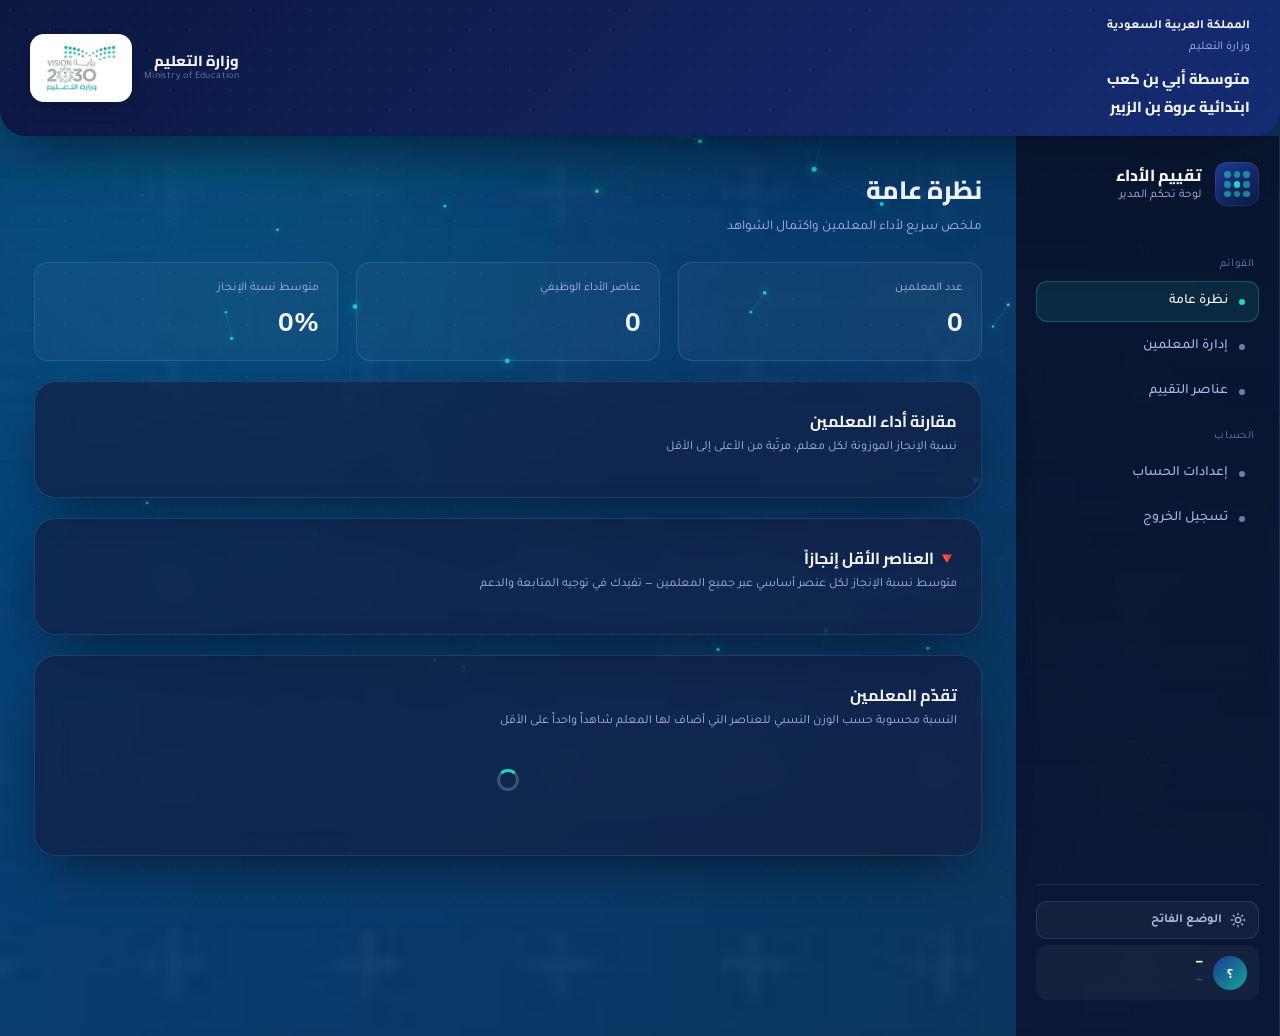
==== admin.html @ bf70b535 "منع بقاء حسابات يتيمة عند فشل التسجيل" ====
<!DOCTYPE html>
<html lang="ar" dir="rtl">
<head>
<meta charset="UTF-8" />
<meta name="viewport" content="width=device-width, initial-scale=1.0" />
<meta name="theme-color" content="#0c1740" />
<meta name="mobile-web-app-capable" content="yes" />
<meta name="apple-mobile-web-app-capable" content="yes" />
<meta name="apple-mobile-web-app-status-bar-style" content="black-translucent" />
<title>لوحة تحكم المدير | نظام تقييم الأداء الوظيفي</title>
<link rel="stylesheet" href="css/style.css" />
</head>
<body>

<div class="bio-lock-overlay" id="bioLockOverlay">
  <div class="bio-lock-icon">🔒</div>
  <h2>الصفحة مقفلة بالبصمة</h2>
  <p>افتح القفل ببصمتك أو بصمة وجهك للمتابعة إلى لوحة التحكم</p>
  <div class="bio-lock-status" id="bioLockStatus"></div>
  <button class="btn btn-primary" id="bioUnlockBtn" style="width:auto; padding-inline:30px">فتح ببصمتك</button>
  <button class="btn btn-ghost btn-sm" data-logout>تسجيل الخروج بدلاً من ذلك</button>
</div>

<header class="gov-header">
  <div class="gov-header-text">
    <p class="country">المملكة العربية السعودية</p>
    <p>وزارة التعليم</p>
    <div class="schools">
      <span>متوسطة أبي بن كعب</span>
      <span>ابتدائية عروة بن الزبير</span>
    </div>
  </div>
  <div class="gov-header-logo">
    <div class="gov-header-logo-text">
      <strong>وزارة التعليم</strong>
      <small>Ministry of Education</small>
    </div>
    <div class="gov-header-logo-badge">
      <img src="assets/logo.png" alt="شعار وزارة التعليم" />
    </div>
  </div>
</header>

<div class="site-banner" id="siteBannerWrap"></div>

<div class="app-shell">
  <!-- الشريط الجانبي -->
  <aside class="sidebar">
    <div class="brand">
      <div class="brand-mark"><span></span><span></span><span></span><span></span><span></span><span></span><span></span><span></span><span></span></div>
      <div class="brand-text">
        <strong>تقييم الأداء</strong>
        <small>لوحة تحكم المدير</small>
      </div>
    </div>
    <button class="mobile-menu-btn" data-menu-toggle aria-label="القائمة">
      <svg width="20" height="20" viewBox="0 0 24 24" fill="none"><path d="M4 6h16M4 12h16M4 18h16" stroke="currentColor" stroke-width="2" stroke-linecap="round"/></svg>
    </button>

    <nav class="sidebar-nav">
      <div class="nav-group-label">القوائم</div>
      <button class="nav-link active" data-section="overview"><span class="dot"></span> نظرة عامة</button>
      <button class="nav-link" data-section="teachers"><span class="dot"></span> إدارة المعلمين <span class="nav-badge" id="newEvidenceBadge" style="display:none">0</span></button>
      <button class="nav-link" data-section="elements"><span class="dot"></span> عناصر التقييم</button>
      <div class="nav-group-label">الحساب</div>
      <button class="nav-link" data-section="account"><span class="dot"></span> إعدادات الحساب</button>
      <button class="nav-link" data-logout><span class="dot"></span> تسجيل الخروج</button>
    </nav>

    <div class="sidebar-foot">
      <button class="theme-toggle-btn" data-theme-toggle></button>
      <div class="user-chip">
        <div class="user-avatar" id="adminAvatar">؟</div>
        <div class="user-chip-info">
          <strong id="adminName">—</strong>
          <small id="adminUsername">—</small>
        </div>
      </div>
    </div>
  </aside>

  <!-- المحتوى الرئيسي -->
  <main class="main">

    <!-- ============ نظرة عامة ============ -->
    <section class="section" data-panel="overview">
      <div class="main-header">
        <div>
          <h1 class="page-title">نظرة عامة</h1>
          <p class="page-sub">ملخص سريع لأداء المعلمين واكتمال الشواهد</p>
        </div>
      </div>

      <div class="grid grid-3" style="margin-bottom:20px">
        <div class="stat-card">
          <div class="stat-label">عدد المعلمين</div>
          <div class="stat-value" id="statTeachers">0</div>
        </div>
        <div class="stat-card">
          <div class="stat-label">عناصر الأداء الوظيفي</div>
          <div class="stat-value" id="statElements">0</div>
        </div>
        <div class="stat-card">
          <div class="stat-label">متوسط نسبة الإنجاز</div>
          <div class="stat-value" id="statAvg">0%</div>
        </div>
      </div>

      <div class="panel" style="margin-bottom:20px">
        <h2 class="panel-title">مقارنة أداء المعلمين</h2>
        <p class="panel-sub">نسبة الإنجاز الموزونة لكل معلم، مرتّبة من الأعلى إلى الأقل</p>
        <div id="chartWrap" class="chart-bars"></div>
      </div>

      <div class="panel" style="margin-bottom:20px">
        <h2 class="panel-title">🔻 العناصر الأقل إنجازاً</h2>
        <p class="panel-sub">متوسط نسبة الإنجاز لكل عنصر أساسي عبر جميع المعلمين — تفيدك في توجيه المتابعة والدعم</p>
        <div id="weakestElementsWrap" class="chart-bars"></div>
      </div>

      <div class="panel">
        <h2 class="panel-title">تقدّم المعلمين</h2>
        <p class="panel-sub">النسبة محسوبة حسب الوزن النسبي للعناصر التي أضاف لها المعلم شاهداً واحداً على الأقل</p>
        <div id="overviewTableWrap">
          <div class="loader"></div>
        </div>
      </div>
    </section>

    <!-- ============ إدارة المعلمين ============ -->
    <section class="section" data-panel="teachers" hidden>
      <div class="main-header">
        <div>
          <h1 class="page-title">إدارة المعلمين</h1>
          <p class="page-sub">إضافة حسابات المعلمين وحذفها</p>
        </div>
      </div>

      <div class="panel" style="margin-bottom:20px">
        <h2 class="panel-title">إضافة معلم جديد</h2>
        <p class="panel-sub">سيستخدم المعلم اسم المستخدم وكلمة المرور أدناه لتسجيل الدخول، وبإمكانه تغييرهما لاحقاً</p>
        <div id="teacherMsg" class="form-msg"></div>
        <form id="teacherForm" class="grid grid-2">
          <div class="field">
            <label for="tName">الاسم الكامل</label>
            <input id="tName" type="text" placeholder="مثال: عبدالله سالم" required />
          </div>
          <div class="field">
            <label for="tUsername">اسم المستخدم</label>
            <input id="tUsername" type="text" placeholder="مثال: abdullah.salem" required />
          </div>
          <div class="field">
            <label for="tEmail">البريد الإلكتروني (اختياري، لأغراض التواصل فقط)</label>
            <input id="tEmail" type="email" placeholder="example@mail.com" />
          </div>
          <div class="field">
            <label for="tPassword">كلمة المرور المبدئية</label>
            <input id="tPassword" type="text" placeholder="6 أحرف على الأقل" required minlength="6" />
          </div>
          <div class="field">
            <label for="tJobType">الدور الوظيفي</label>
            <select id="tJobType">
              <option value="teacher">معلم</option>
              <option value="wakil">وكيل المدرسة</option>
              <option value="mowajeh_talabi">موجّه طلابي</option>
              <option value="nashat">رائد نشاط</option>
            </select>
          </div>
          <div style="grid-column:1/-1">
            <button type="submit" id="teacherBtn" class="btn btn-primary" style="width:auto; padding-inline:26px">إضافة المعلم</button>
          </div>
        </form>
      </div>

      <div class="panel" style="margin-bottom:20px">
        <h2 class="panel-title">📥 استيراد عدة معلمين من ملف Excel</h2>
        <p class="panel-sub">
          ملف بثلاثة أعمدة: <b>الاسم</b>، <b>اسم المستخدم</b>، <b>كلمة المرور</b> (اختياري — تُولَّد تلقائياً إن تُركت فارغة).
          <button type="button" id="downloadTemplateBtn" class="btn-link-inline">تنزيل نموذج فارغ</button>
        </p>
        <div id="importMsg" class="form-msg"></div>
        <div style="display:flex; gap:10px; align-items:center; flex-wrap:wrap">
          <input type="file" id="importFile" accept=".xlsx,.xls,.csv" />
          <button type="button" id="importBtn" class="btn btn-primary" style="width:auto; padding-inline:22px">استيراد المعلمين</button>
        </div>
        <div id="importResults" style="margin-top:14px"></div>
      </div>

      <div class="panel">
        <h2 class="panel-title">قائمة المعلمين</h2>
        <div class="list-toolbar">
          <input type="text" id="teacherSearch" placeholder="ابحث بالاسم أو اسم المستخدم..." />
          <select id="teacherSort">
            <option value="name">ترتيب: الاسم</option>
            <option value="pct-desc">ترتيب: الأعلى إنجازاً</option>
            <option value="pct-asc">ترتيب: الأقل إنجازاً</option>
          </select>
        </div>
        <div id="teachersTableWrap"><div class="loader"></div></div>
      </div>
    </section>

    <!-- ============ عناصر التقييم ============ -->
    <section class="section" data-panel="elements" hidden>
      <div class="main-header">
        <div>
          <h1 class="page-title">عناصر الأداء الوظيفي</h1>
          <p class="page-sub">إضافة العناصر وتعديل أوزانها وحذفها — تظهر هذه العناصر في صفحة كل معلم</p>
        </div>
        <button class="btn btn-ghost btn-sm" id="seedBtn">استيراد العناصر الرسمية</button>
      </div>

      <div class="role-tabs">
        <button type="button" class="role-tab active" data-role-tab="teacher">المعلم</button>
        <button type="button" class="role-tab" data-role-tab="wakil">وكيل المدرسة</button>
        <button type="button" class="role-tab" data-role-tab="mowajeh_talabi">الموجّه الطلابي</button>
        <button type="button" class="role-tab" data-role-tab="nashat">رائد النشاط</button>
      </div>

      <div class="panel" style="margin-bottom:20px">
        <h2 class="panel-title" id="elementFormTitle">إضافة عنصر جديد</h2>
        <p class="panel-sub">العنصر الجديد سيُضاف ضمن التبويب المحدد أعلاه.</p>
        <div id="elementMsg" class="form-msg"></div>
        <form id="elementForm" class="grid grid-2">
          <input type="hidden" id="eId" />
          <div class="field" style="grid-column:1/-1">
            <label for="eParent">نوع العنصر</label>
            <select id="eParent">
              <option value="">عنصر أساسي (رئيسي)</option>
            </select>
            <small style="color:var(--text-3); font-size:11.5px; margin-top:6px; display:block">
              اختر "عنصر أساسي" لإنشاء محور رئيسي، أو اختر محوراً من القائمة لإضافة عنصر فرعي تحته يرفع عليه المعلم شواهده.
            </small>
          </div>
          <div class="field">
            <label for="eTitle">عنوان العنصر</label>
            <input id="eTitle" type="text" placeholder="مثال: أداء الواجبات الوظيفية" required />
          </div>
          <div class="field" id="eWeightField">
            <label for="eWeight">الوزن النسبي (%)</label>
            <input id="eWeight" type="number" min="1" max="100" placeholder="10" />
          </div>
          <div class="field" style="grid-column:1/-1">
            <label for="eExamples">أمثلة على تحقيق العنصر (اختياري)</label>
            <input id="eExamples" type="text" placeholder="يفصل بينها بـ /" />
          </div>
          <div style="grid-column:1/-1; display:flex; gap:10px">
            <button type="submit" id="elementBtn" class="btn btn-primary" style="width:auto; padding-inline:26px">حفظ العنصر</button>
            <button type="button" id="elementCancelBtn" class="btn btn-ghost" style="display:none">إلغاء التعديل</button>
          </div>
        </form>
      </div>

      <div class="panel">
        <h2 class="panel-title">العناصر الحالية</h2>
        <p class="panel-sub">مجموع الأوزان الحالي: <span id="weightSum">0</span>% (يفضّل أن يكون المجموع 100%)</p>
        <div id="elementsTableWrap"><div class="loader"></div></div>
      </div>
    </section>

    <!-- ============ إعدادات الحساب ============ -->
    <section class="section" data-panel="account" hidden>
      <div class="main-header">
        <div>
          <h1 class="page-title">إعدادات الحساب</h1>
          <p class="page-sub">تغيير اسم المستخدم أو كلمة المرور الخاصة بحساب المدير</p>
        </div>
      </div>

      <div class="grid grid-2">
        <div class="panel">
          <h2 class="panel-title">تغيير اسم المستخدم</h2>
          <div id="usernameMsg" class="form-msg"></div>
          <form id="usernameForm">
            <div class="field">
              <label for="newUsername">اسم المستخدم الجديد</label>
              <input id="newUsername" type="text" required />
            </div>
            <button type="submit" class="btn btn-primary" style="width:auto; padding-inline:26px">حفظ</button>
          </form>
        </div>

        <div class="panel">
          <h2 class="panel-title">تغيير كلمة المرور</h2>
          <div id="passwordMsg" class="form-msg"></div>
          <form id="passwordForm">
            <div class="field">
              <label for="curPassword">كلمة المرور الحالية</label>
              <input id="curPassword" type="password" required />
            </div>
            <div class="field">
              <label for="newPassword">كلمة المرور الجديدة</label>
              <input id="newPassword" type="password" minlength="6" required />
            </div>
            <button type="submit" class="btn btn-primary" style="width:auto; padding-inline:26px">حفظ</button>
          </form>
        </div>
      </div>

      <div class="panel" style="margin-top:20px">
        <h2 class="panel-title">الصورة والعبارة أسفل الترويسة</h2>
        <p class="panel-sub">صورة أو شعار يظهر أسفل الترويسة الرسمية في كل صفحات الموقع، يمكنك تغييره بين فترة وأخرى</p>
        <div id="bannerMsg" class="form-msg"></div>
        <div style="display:flex; align-items:center; gap:16px; flex-wrap:wrap; margin-bottom:22px">
          <div id="bannerPreviewWrap" style="background:rgba(255,255,255,0.05); border:1px dashed var(--panel-border); border-radius:14px; padding:10px 16px; display:flex; align-items:center; min-height:60px; min-width:140px">
            <img id="bannerPreview" src="" alt="معاينة الصورة" style="max-height:60px; max-width:220px; display:none" />
            <span id="bannerPreviewEmpty" style="color:var(--text-3); font-size:12.5px">لا توجد صورة حالياً</span>
          </div>
          <div style="display:flex; flex-direction:column; gap:8px">
            <input type="file" id="bannerInput" accept="image/png,image/jpeg,image/webp" />
            <div style="display:flex; gap:8px">
              <button type="button" id="bannerSaveBtn" class="btn btn-primary btn-sm" disabled>حفظ الصورة</button>
              <button type="button" id="bannerResetBtn" class="btn btn-ghost btn-sm">إزالة الصورة</button>
            </div>
          </div>
        </div>

        <div class="divider"></div>

        <p class="panel-sub" style="margin-top:16px">العبارة المتحركة التي تظهر كشريط تمرير في صفحة المعلمين</p>
        <div id="tickerMsg" class="form-msg"></div>
        <div class="field">
          <label for="tickerInput">نص العبارة</label>
          <input type="text" id="tickerInput" placeholder="مثال: نتمنى لجميع المعلمين عاماً دراسياً موفقاً" />
        </div>
        <div style="display:flex; gap:8px">
          <button type="button" id="tickerSaveBtn" class="btn btn-primary btn-sm">حفظ العبارة</button>
          <button type="button" id="tickerResetBtn" class="btn btn-ghost btn-sm">إزالة العبارة</button>
        </div>
      </div>

      <div class="panel" style="margin-top:20px">
        <h2 class="panel-title">الدخول بالبصمة على هذا الجهاز</h2>
        <p class="panel-sub">فعّلها لتفتح حسابك ببصمة إصبعك أو وجهك بدل كتابة كلمة المرور في كل مرة — تعمل على هذا الجهاز والمتصفح تحديداً فقط</p>
        <div id="bioMsg" class="form-msg"></div>
        <div id="bioStatusWrap"></div>
        <button type="button" id="bioToggleBtn" class="btn btn-primary btn-sm">تفعيل الدخول بالبصمة</button>
      </div>
    </section>

  </main>
</div>

<!-- نافذة ملاحظة المدير للمعلم -->
<div class="modal-overlay" id="noteModalOverlay">
  <div class="modal">
    <h3 class="modal-title" id="noteModalTitle">ملاحظة للمعلم</h3>
    <p class="modal-sub">تظهر هذه الملاحظة أعلى صفحة المعلم. اتركها فارغة لإخفائها.</p>
    <div id="noteMsg" class="form-msg"></div>
    <div class="field">
      <textarea id="noteText" rows="4" style="width:100%; padding:12px; border-radius:9px; border:1px solid var(--panel-border); background:rgba(255,255,255,0.04); color:var(--text-1); font-family:inherit; font-size:13.5px; resize:vertical"></textarea>
    </div>
    <div class="modal-actions">
      <button class="btn btn-ghost" id="noteCancel">إلغاء</button>
      <button class="btn btn-primary" id="noteSave">حفظ الملاحظة</button>
    </div>
  </div>
</div>

<!-- نافذة عرض شواهد المعلم -->
<div class="modal-overlay" id="evidenceModalOverlay">
  <div class="modal modal-lg">
    <div style="display:flex; align-items:flex-start; justify-content:space-between; gap:10px; margin-bottom:6px">
      <h3 class="modal-title" id="evidenceModalTitle">شواهد المعلم</h3>
      <div style="display:flex; gap:8px">
        <button class="btn btn-ghost btn-sm" id="evidenceModalPrint">تصدير التقرير</button>
        <button class="btn btn-ghost btn-sm" id="evidenceModalClose">إغلاق</button>
      </div>
    </div>
    <p class="modal-sub">الروابط التي أضافها المعلم تحت كل عنصر من عناصر الأداء الوظيفي</p>
    <div id="evidenceModalBody" style="max-height:60vh; overflow-y:auto"></div>
  </div>
</div>

<!-- نافذة تأكيد الحذف -->
<div class="modal-overlay" id="confirmOverlay">
  <div class="modal">
    <h3 class="modal-title" id="confirmTitle">تأكيد الحذف</h3>
    <p class="modal-sub" id="confirmSub">هل أنت متأكد من هذا الإجراء؟ لا يمكن التراجع عنه.</p>
    <div class="modal-actions">
      <button class="btn btn-ghost" id="confirmCancel">إلغاء</button>
      <button class="btn btn-danger" id="confirmOk">حذف</button>
    </div>
  </div>
</div>

<script src="https://www.gstatic.com/firebasejs/9.23.0/firebase-app-compat.js"></script>
<script src="https://www.gstatic.com/firebasejs/9.23.0/firebase-auth-compat.js"></script>
<script src="https://www.gstatic.com/firebasejs/9.23.0/firebase-firestore-compat.js"></script>
<script src="https://www.gstatic.com/firebasejs/9.23.0/firebase-storage-compat.js"></script>
<script src="https://cdnjs.cloudflare.com/ajax/libs/xlsx/0.18.5/xlsx.full.min.js"></script>
<script src="js/firebase-config.js"></script>
<script src="js/bg-animation.js"></script>
<script src="js/common.js"></script>
<script src="js/admin.js"></script>
</body>
</html>
---- css/style.css ----
/* ======================================================
   نظام تقييم الأداء الوظيفي — نظام التصميم
   الهوية: أزرق ملكي + شبكة نقطية + زجاج داكن
   ====================================================== */

@import url('https://fonts.googleapis.com/css2?family=Cairo:wght@600;700;800;900&family=Tajawal:wght@400;500;700&family=IBM+Plex+Sans+Arabic:wght@400;500;600&display=swap');

:root{
  --bg-deep:#080d1f;
  --bg-royal-1:#0c1740;
  --bg-royal-2:#152c73;
  --bg-royal-3:#1c3a94;
  --panel:rgba(20, 27, 61, 0.62);
  --panel-solid:#141b3d;
  --panel-border:rgba(148, 172, 255, 0.16);
  --glass-highlight:rgba(255,255,255,0.06);

  --accent-teal:#1fd8c4;
  --accent-teal-dim:#14a696;
  --accent-gold:#e8b95f;

  --text-1:#f2f5ff;
  --text-2:#aab6e6;
  --text-3:#6f7dae;

  --success:#33d17a;
  --warning:#f2b950;
  --danger:#f2596b;

  --radius-lg:22px;
  --radius-md:14px;
  --radius-sm:9px;

  --shadow-deep: 0 20px 60px -20px rgba(0,0,0,0.65);
  --font-display:'Cairo', 'Tajawal', sans-serif;
  --font-body:'Tajawal', sans-serif;
  --font-data:'IBM Plex Sans Arabic', 'Tajawal', sans-serif;
}

/* ---------- الوضع الفاتح ---------- */
[data-theme="light"]{
  --bg-deep:#eef1fb;
  --bg-royal-1:#eef2fb;
  --bg-royal-2:#dce3fa;
  --bg-royal-3:#c7d6fa;
  --panel:rgba(255,255,255,0.72);
  --panel-solid:#ffffff;
  --panel-border:rgba(20,30,70,0.12);
  --glass-highlight:rgba(0,0,0,0.02);
  --text-1:#0c1740;
  --text-2:#4a5588;
  --text-3:#8088ac;
}
[data-theme="light"] body{
  background-color:#eef1fb;
  background-image:
    radial-gradient(circle at 18% 12%, rgba(31,216,196,0.14), transparent 40%),
    linear-gradient(165deg, #eef2fb, #dce3fa 55%, #c9d8fb);
}
[data-theme="light"] body::before{
  background-image:radial-gradient(rgba(12,23,64,0.07) 1px, transparent 1.4px);
  mix-blend-mode:normal;
}
[data-theme="light"] .element-num{color:var(--text-2);}
[data-theme="light"] ::selection{color:#04211d;}

*{box-sizing:border-box;}
html{scroll-behavior:smooth;}
body{
  margin:0;
  min-height:100vh;
  font-family:var(--font-body);
  color:var(--text-1);
  background-color:var(--bg-deep);
  background-image:
    radial-gradient(circle at 18% 12%, rgba(31,216,196,0.10), transparent 40%),
    url('../assets/bg.jpg');
  background-size: cover;
  background-position: top center;
  background-repeat: no-repeat;
  background-attachment: fixed;
  direction:rtl;
  text-align:right;
}

/* dotted grid overlay to extend the reference background infinitely down the page */
body::before{
  content:"";
  position:fixed;
  inset:0;
  z-index:-1;
  background-image: radial-gradient(rgba(255,255,255,0.09) 1px, transparent 1.4px);
  background-size: 26px 26px;
  mix-blend-mode: overlay;
  pointer-events:none;
}

a{color:inherit;}
::selection{background:var(--accent-teal); color:#04211d;}

::-webkit-scrollbar{width:10px; height:10px;}
::-webkit-scrollbar-track{background:transparent;}
::-webkit-scrollbar-thumb{background:rgba(148,172,255,0.25); border-radius:10px;}

/* ---------- utility ---------- */
.container{max-width:1180px; margin:0 auto; padding:0 24px;}
.visually-hidden{position:absolute; width:1px; height:1px; overflow:hidden; clip:rect(0 0 0 0);}
button{font-family:inherit; cursor:pointer;}
input, select, textarea{font-family:inherit;}

:focus-visible{
  outline:2px solid var(--accent-teal);
  outline-offset:3px;
  border-radius:6px;
}

/* ---------- brand mark (dot-grid emblem, echoes ministry identity without copying it) ---------- */
.brand{
  display:flex;
  align-items:center;
  gap:14px;
}
.brand-mark{
  width:44px; height:44px;
  border-radius:12px;
  background:linear-gradient(145deg, var(--bg-royal-3), var(--bg-royal-1));
  display:grid;
  grid-template-columns:repeat(3,1fr);
  gap:3px;
  padding:9px;
  flex-shrink:0;
  box-shadow: inset 0 0 0 1px rgba(255,255,255,0.08);
}
.brand-mark span{
  width:100%; aspect-ratio:1;
  border-radius:50%;
  background:var(--accent-teal);
  opacity:0.55;
}
.brand-mark span:nth-child(5){opacity:1;}
.brand-text{display:flex; flex-direction:column; line-height:1.35;}
.brand-text strong{font-family:var(--font-display); font-weight:800; font-size:16px; letter-spacing:0.2px;}
.brand-text small{color:var(--text-2); font-size:12px;}

/* ================= الترويسة الرسمية (شعار الوزارة + اسم المدرستين) ================= */
.gov-header{
  background:linear-gradient(135deg, var(--bg-royal-1), var(--bg-royal-2));
  border-radius:0 0 26px 26px;
  padding:16px 30px;
  display:flex;
  align-items:center;
  justify-content:space-between;
  gap:20px;
  flex-wrap:wrap;
  box-shadow:var(--shadow-deep);
  position:relative;
  overflow:hidden;
}
.gov-header::before{
  content:"";
  position:absolute; inset:0;
  background-image:radial-gradient(rgba(255,255,255,0.09) 1px, transparent 1.4px);
  background-size:20px 20px;
  opacity:0.5;
  pointer-events:none;
}
.gov-header-text{position:relative; z-index:1;}
.gov-header-text p{margin:0 0 2px; font-size:12px; color:var(--text-2); line-height:1.6;}
.gov-header-text p.country{font-weight:700; color:var(--text-1); font-size:12.5px;}
.gov-header-text .schools{margin-top:8px; display:flex; flex-direction:column; gap:1px;}
.gov-header-text .schools span{
  font-family:var(--font-display); font-weight:800; font-size:14.5px; color:var(--text-1);
  display:block;
}
.gov-header-logo{
  display:flex; align-items:center; gap:12px; position:relative; z-index:1; flex-shrink:0;
}
.gov-header-logo-badge{
  background:#ffffff;
  border-radius:14px;
  padding:8px 14px;
  display:flex;
  align-items:center;
  box-shadow:0 8px 20px -8px rgba(0,0,0,0.45);
}
.gov-header-logo-badge img{
  display:block;
  height:52px;
  width:auto;
}
.gov-header-logo-text{display:flex; flex-direction:column; line-height:1.3;}
.gov-header-logo-text strong{font-family:var(--font-display); font-weight:800; font-size:14.5px; color:var(--text-1);}
.gov-header-logo-text small{font-size:10px; color:var(--text-3); letter-spacing:0.4px;}

@media (max-width:640px){
  .gov-header{padding:14px 18px; border-radius:0 0 20px 20px;}
  .gov-header-text .schools span{font-size:13px;}
  .gov-header-logo-badge{padding:6px 10px; border-radius:11px;}
  .gov-header-logo-badge img{height:38px;}
  .gov-header-logo-text{display:none;}
}

.login-shell{
  min-height:100vh;
  display:flex;
  align-items:center;
  justify-content:center;
  padding:32px 20px;
}
.login-card{
  width:100%;
  max-width:420px;
  background:var(--panel);
  backdrop-filter: blur(18px);
  -webkit-backdrop-filter: blur(18px);
  border:1px solid var(--panel-border);
  border-radius:var(--radius-lg);
  padding:38px 34px 32px;
  box-shadow:var(--shadow-deep);
  position:relative;
  overflow:hidden;
}
.login-card::after{
  content:"";
  position:absolute; inset-inline-start:-40%; top:-60%;
  width:220px; height:220px;
  background:radial-gradient(circle, rgba(31,216,196,0.28), transparent 70%);
  pointer-events:none;
}
.login-card .brand{justify-content:center; margin-bottom:26px;}
.login-title{
  font-family:var(--font-display);
  font-weight:800;
  font-size:22px;
  text-align:center;
  margin:0 0 6px;
}
.login-sub{
  text-align:center;
  color:var(--text-2);
  font-size:13.5px;
  margin:0 0 28px;
}
.field{margin-bottom:16px;}
.field label{
  display:block;
  font-size:13px;
  color:var(--text-2);
  margin-bottom:7px;
  font-weight:500;
}
.field input{
  width:100%;
  padding:12px 14px;
  border-radius:var(--radius-sm);
  border:1px solid var(--panel-border);
  background:rgba(255,255,255,0.04);
  color:var(--text-1);
  font-size:14.5px;
  transition:border-color .15s, background .15s;
}
.field input:focus{
  border-color:var(--accent-teal);
  background:rgba(255,255,255,0.07);
  outline:none;
}
.field input::placeholder{color:var(--text-3);}

.btn{
  display:inline-flex;
  align-items:center;
  justify-content:center;
  gap:8px;
  padding:12px 20px;
  border-radius:var(--radius-sm);
  border:none;
  font-weight:700;
  font-size:14px;
  transition:transform .12s ease, filter .12s ease, box-shadow .12s ease;
}
.btn:active{transform:translateY(1px);}
.btn-primary{
  background:linear-gradient(135deg, var(--accent-teal), var(--accent-teal-dim));
  color:#052a25;
  width:100%;
  box-shadow:0 10px 24px -8px rgba(31,216,196,0.55);
}
.btn-primary:hover{filter:brightness(1.06);}
.btn-primary:disabled{opacity:0.55; cursor:not-allowed; filter:none;}
.btn-ghost{
  background:rgba(255,255,255,0.06);
  color:var(--text-1);
  border:1px solid var(--panel-border);
}
.btn-ghost:hover{background:rgba(255,255,255,0.1);}
.btn-danger{background:rgba(242,89,107,0.14); color:#ff9aa6; border:1px solid rgba(242,89,107,0.35);}
.btn-danger:hover{background:rgba(242,89,107,0.22);}
.btn-sm{padding:8px 14px; font-size:12.5px; border-radius:8px;}

.form-msg{
  font-size:13px;
  border-radius:10px;
  padding:10px 12px;
  margin-bottom:14px;
  display:none;
}
.form-msg.show{display:block;}
.form-msg.error{background:rgba(242,89,107,0.12); color:#ff9aa6; border:1px solid rgba(242,89,107,0.3);}
.form-msg.success{background:rgba(51,209,122,0.12); color:#7cf0aa; border:1px solid rgba(51,209,122,0.3);}
.form-msg.info{background:rgba(31,216,196,0.1); color:var(--accent-teal); border:1px solid rgba(31,216,196,0.25);}

.login-foot{
  text-align:center;
  margin-top:20px;
  font-size:12px;
  color:var(--text-3);
}

/* ================= APP SHELL (dashboards) ================= */
.app-shell{min-height:100vh; display:flex;}

.sidebar{
  width:264px;
  flex-shrink:0;
  padding:26px 20px;
  background:linear-gradient(180deg, rgba(9,14,36,0.85), rgba(9,14,36,0.7));
  border-inline-start:1px solid var(--panel-border);
  backdrop-filter: blur(14px);
  display:flex;
  flex-direction:column;
  position:sticky;
  top:0;
  height:100vh;
}
.sidebar .brand{margin-bottom:34px;}
.nav-group-label{
  font-size:11px;
  color:var(--text-3);
  letter-spacing:0.6px;
  margin:18px 4px 10px;
  text-transform:uppercase;
}
.nav-link{
  display:flex;
  align-items:center;
  gap:11px;
  padding:11px 13px;
  border-radius:11px;
  color:var(--text-2);
  text-decoration:none;
  font-size:14px;
  font-weight:500;
  margin-bottom:4px;
  border:1px solid transparent;
  background:none;
  width:100%;
  text-align:right;
}
.nav-link .dot{width:6px; height:6px; border-radius:50%; background:var(--text-3); flex-shrink:0;}
.nav-link:hover{background:rgba(255,255,255,0.05); color:var(--text-1);}
.nav-link.active{
  background:rgba(31,216,196,0.1);
  border-color:rgba(31,216,196,0.28);
  color:var(--text-1);
}
.nav-link.active .dot{background:var(--accent-teal);}

.sidebar-foot{margin-top:auto; padding-top:16px; border-top:1px solid var(--panel-border);}
.user-chip{
  display:flex; align-items:center; gap:10px;
  padding:10px 12px; border-radius:12px;
  background:rgba(255,255,255,0.04);
  margin-bottom:10px;
}
.user-avatar{
  width:34px; height:34px; border-radius:50%;
  background:linear-gradient(135deg, var(--bg-royal-3), var(--accent-teal-dim));
  display:flex; align-items:center; justify-content:center;
  font-weight:800; font-family:var(--font-display); font-size:13px;
  flex-shrink:0;
}
.user-chip-info{overflow:hidden;}
.user-chip-info strong{display:block; font-size:13px; white-space:nowrap; overflow:hidden; text-overflow:ellipsis;}
.user-chip-info small{color:var(--text-3); font-size:11px;}

.main{flex:1; min-width:0; padding:30px 34px 60px;}
.main-header{
  display:flex; align-items:flex-start; justify-content:space-between; gap:20px;
  margin-bottom:26px; flex-wrap:wrap;
}
.page-title{font-family:var(--font-display); font-weight:800; font-size:25px; margin:0 0 6px;}
.page-sub{color:var(--text-2); font-size:13.5px; margin:0;}

.panel{
  background:var(--panel);
  border:1px solid var(--panel-border);
  border-radius:var(--radius-lg);
  padding:24px;
  backdrop-filter: blur(16px);
  -webkit-backdrop-filter: blur(16px);
  box-shadow:var(--shadow-deep);
}
.panel + .panel{margin-top:20px;}
.panel-title{font-family:var(--font-display); font-weight:700; font-size:16px; margin:0 0 4px;}
.panel-sub{color:var(--text-2); font-size:12.5px; margin:0 0 18px;}

.grid{display:grid; gap:18px;}
.grid-2{grid-template-columns:repeat(2, 1fr);}
.grid-3{grid-template-columns:repeat(3, 1fr);}
@media (max-width:900px){.grid-2, .grid-3{grid-template-columns:1fr;}}

/* stat cards */
.stat-card{
  background:rgba(255,255,255,0.035);
  border:1px solid var(--panel-border);
  border-radius:var(--radius-md);
  padding:18px;
}
.stat-card .stat-label{font-size:12px; color:var(--text-2); margin-bottom:8px;}
.stat-card .stat-value{font-family:var(--font-data); font-weight:600; font-size:26px;}

/* ================= PROGRESS RING (signature element) ================= */
.progress-hero{
  display:flex; align-items:center; gap:30px; flex-wrap:wrap;
}
.progress-ring-wrap{position:relative; width:150px; height:150px; flex-shrink:0;}
.progress-ring-wrap svg{transform:rotate(-90deg);}
.ring-track{fill:none; stroke:rgba(255,255,255,0.08); stroke-width:10;}
.ring-fill{fill:none; stroke:url(#ringGradient); stroke-width:10; stroke-linecap:round; transition:stroke-dashoffset 1s cubic-bezier(.4,0,.2,1);}
.ring-center{
  position:absolute; inset:0; display:flex; flex-direction:column;
  align-items:center; justify-content:center;
}
.ring-center .pct{font-family:var(--font-display); font-weight:800; font-size:28px; line-height:1;}
.ring-center .pct-label{font-size:10.5px; color:var(--text-2); margin-top:4px;}

.progress-bar-track{
  height:10px; border-radius:20px; background:rgba(255,255,255,0.07);
  overflow:hidden; border:1px solid var(--panel-border);
}
.progress-bar-fill{
  height:100%; border-radius:20px;
  background:linear-gradient(90deg, var(--accent-teal-dim), var(--accent-teal));
  transition:width 1s cubic-bezier(.4,0,.2,1);
}
.progress-segments{display:flex; gap:4px; margin-top:14px;}
.progress-segments .seg{flex:1; height:6px; border-radius:4px; background:rgba(255,255,255,0.09);}
.progress-segments .seg.done{background:var(--accent-teal);}

/* ================= ELEMENT CARDS ================= */
.element-card{
  border:1px solid var(--panel-border);
  border-radius:var(--radius-md);
  background:rgba(255,255,255,0.03);
  overflow:hidden;
}
.element-head{
  display:flex; align-items:center; justify-content:space-between; gap:14px;
  padding:16px 18px; cursor:pointer;
}
.element-head-left{display:flex; align-items:center; gap:13px; min-width:0;}
.element-num{
  width:34px; height:34px; flex-shrink:0; border-radius:10px;
  display:flex; align-items:center; justify-content:center;
  font-family:var(--font-data); font-weight:600; font-size:13px;
  background:rgba(255,255,255,0.06); color:var(--text-2);
}
.element-num.done{background:rgba(51,209,122,0.16); color:var(--success);}
.element-titles strong{display:block; font-size:14.5px;}
.element-titles small{color:var(--text-3); font-size:11.5px;}
.element-badge{
  font-family:var(--font-data); font-size:11.5px; font-weight:600;
  padding:4px 10px; border-radius:20px;
  background:rgba(31,216,196,0.1); color:var(--accent-teal);
  border:1px solid rgba(31,216,196,0.25);
  flex-shrink:0;
}
.chevron{color:var(--text-3); transition:transform .2s; flex-shrink:0;}
.element-card.open .chevron{transform:rotate(180deg);}
.element-body{
  display:none;
  padding:0 18px 20px;
  border-top:1px solid var(--panel-border);
}
.element-card.open .element-body{display:block; padding-top:16px;}
.element-examples{font-size:12.5px; color:var(--text-2); background:rgba(255,255,255,0.03); border-radius:10px; padding:10px 12px; margin-bottom:16px; line-height:1.9;}

.evidence-list{display:flex; flex-direction:column; gap:10px; margin-bottom:16px;}
.evidence-item{
  display:flex; align-items:center; gap:12px;
  padding:10px 12px; border-radius:10px;
  background:rgba(255,255,255,0.035);
  border:1px solid var(--panel-border);
}
.evidence-icon{
  width:32px; height:32px; border-radius:9px; flex-shrink:0;
  display:flex; align-items:center; justify-content:center;
  background:rgba(31,216,196,0.12); color:var(--accent-teal); font-size:15px;
}
.evidence-info{flex:1; min-width:0;}
.evidence-info a{font-size:13px; font-weight:600; text-decoration:none; display:block; white-space:nowrap; overflow:hidden; text-overflow:ellipsis;}
.evidence-info span{font-size:11px; color:var(--text-3);}
.evidence-empty{
  text-align:center; padding:20px 10px; color:var(--text-3); font-size:13px;
  border:1px dashed var(--panel-border); border-radius:10px;
}

.evidence-form{
  display:flex; flex-wrap:wrap; gap:10px; align-items:flex-end;
  background:rgba(255,255,255,0.02); border-radius:12px; padding:14px;
  border:1px solid var(--panel-border);
}
.evidence-form .field{margin:0; flex:1; min-width:160px;}
.evidence-form .field-type{flex:0 0 130px; min-width:130px;}
.evidence-form input, .evidence-form select{
  padding:10px 12px; font-size:13px;
  border-radius:9px; border:1px solid var(--panel-border);
  background:rgba(255,255,255,0.04); color:var(--text-1); width:100%;
}

/* ================= TABLES ================= */
table{width:100%; border-collapse:collapse; font-size:13.5px;}
thead th{
  text-align:right; color:var(--text-2); font-weight:600; font-size:12px;
  padding:10px 12px; border-bottom:1px solid var(--panel-border);
}
tbody td{padding:12px; border-bottom:1px solid rgba(255,255,255,0.05); vertical-align:middle;}
tbody tr:last-child td{border-bottom:none;}
tbody tr:hover{background:rgba(255,255,255,0.02);}
.row-actions{display:flex; gap:8px; justify-content:flex-end;}
.pill{
  display:inline-block; font-size:11px; font-weight:600; padding:4px 10px;
  border-radius:20px; background:rgba(255,255,255,0.06); color:var(--text-2);
}
.pill.admin{background:rgba(232,185,95,0.14); color:var(--accent-gold);}
.pill.teacher{background:rgba(31,216,196,0.12); color:var(--accent-teal);}

/* modal */
.modal-overlay{
  position:fixed; inset:0; background:rgba(3,6,18,0.72);
  display:none; align-items:center; justify-content:center; z-index:60; padding:20px;
  backdrop-filter:blur(4px);
}
.modal-overlay.show{display:flex;}
.modal{
  width:100%; max-width:440px;
  background:var(--panel-solid);
  border:1px solid var(--panel-border);
  border-radius:var(--radius-lg);
  padding:26px;
  box-shadow:var(--shadow-deep);
}
.modal.modal-lg{max-width:560px;}
.modal-title{font-family:var(--font-display); font-weight:800; font-size:17px; margin:0 0 4px;}
.modal-sub{color:var(--text-2); font-size:12.5px; margin:0 0 20px;}
.modal-actions{display:flex; gap:10px; margin-top:8px;}
.modal-actions .btn{flex:1;}

.empty-state{
  text-align:center; padding:50px 20px; color:var(--text-2);
}
.empty-state .icon{font-size:34px; margin-bottom:10px;}

.loader{
  width:22px; height:22px; border-radius:50%;
  border:3px solid rgba(255,255,255,0.2); border-top-color:var(--accent-teal);
  animation:spin .7s linear infinite; margin:40px auto;
}
@keyframes spin{to{transform:rotate(360deg);}}

.mobile-menu-btn{display:none;}
@media (max-width:920px){
  .app-shell{flex-direction:column;}
  .sidebar{
    width:100%; height:auto; position:sticky; top:0; z-index:40;
    flex-direction:row; align-items:center; justify-content:space-between;
    padding:14px 18px; flex-wrap:wrap;
    box-shadow:0 6px 18px -10px rgba(0,0,0,0.5);
  }
  .mobile-menu-btn{
    display:flex; align-items:center; justify-content:center;
    width:40px; height:40px; border-radius:10px; flex-shrink:0;
    background:rgba(255,255,255,0.06); border:1px solid var(--panel-border);
    color:var(--text-1);
  }
  .sidebar-nav{
    display:none; width:100%; order:3;
    margin-top:14px; padding-top:14px; border-top:1px solid var(--panel-border);
  }
  .sidebar-foot{
    display:none; width:100%; order:4; margin-top:0;
  }
  .sidebar.menu-open .sidebar-nav{display:block;}
  .sidebar.menu-open .sidebar-foot{
    display:block; margin-top:14px; padding-top:14px; border-top:1px solid var(--panel-border);
  }
  .nav-link{padding:13px 14px; font-size:15px;}
  .main{padding:20px 16px 60px;}
  .progress-hero{gap:16px;}
  .progress-ring-wrap{width:120px; height:120px;}
  .element-head{padding:14px;}
  .evidence-form{flex-direction:column; align-items:stretch;}
  .evidence-form .field{min-width:0;}
  .grid-2, .grid-3{grid-template-columns:1fr;}
  table{font-size:12.5px;}
  thead th, tbody td{padding:9px 8px;}
}

@media (max-width:480px){
  .login-card{padding:28px 20px 24px;}
  .page-title{font-size:21px;}
  .panel{padding:18px;}
}

.link-inline{color:var(--accent-teal); font-weight:600; text-decoration:none; font-size:13px;}
.link-inline:hover{text-decoration:underline;}

/* ---------- زر تبديل الوضع الفاتح/الداكن ---------- */
.theme-toggle-btn{
  display:flex; align-items:center; gap:8px; width:100%;
  padding:10px 12px; border-radius:11px; margin-bottom:6px;
  background:rgba(255,255,255,0.04); border:1px solid var(--panel-border);
  color:var(--text-2); font-size:12.5px; font-weight:600;
}
.theme-toggle-btn:hover{background:rgba(255,255,255,0.08); color:var(--text-1);}

/* ---------- شارة الإشعارات (شواهد جديدة) ---------- */
.nav-badge{
  margin-inline-start:auto;
  background:var(--danger); color:#fff;
  font-size:10.5px; font-weight:700;
  min-width:18px; height:18px; border-radius:10px;
  display:flex; align-items:center; justify-content:center; padding:0 5px;
}

/* ---------- بانر ملاحظة المدير في صفحة المعلم ---------- */
.admin-note-banner{
  display:flex; align-items:flex-start; gap:12px;
  background:rgba(232,185,95,0.1); border:1px solid rgba(232,185,95,0.3);
  border-radius:var(--radius-md); padding:14px 16px; margin-bottom:20px;
}
.admin-note-banner .icon{font-size:18px; flex-shrink:0;}
.admin-note-banner strong{display:block; font-size:12.5px; color:var(--accent-gold); margin-bottom:3px;}
.admin-note-banner p{margin:0; font-size:13.5px; color:var(--text-1); line-height:1.7;}

/* ---------- رسم بياني بسيط (مقارنة أداء المعلمين) ---------- */
.chart-bars{display:flex; flex-direction:column; gap:12px;}
.chart-bar-row{display:flex; align-items:center; gap:12px;}
.chart-bar-label{width:120px; flex-shrink:0; font-size:12.5px; overflow:hidden; text-overflow:ellipsis; white-space:nowrap;}
.chart-bar-track{flex:1; height:16px; border-radius:8px; background:rgba(255,255,255,0.06); overflow:hidden; border:1px solid var(--panel-border);}
.chart-bar-fill{height:100%; border-radius:8px; background:linear-gradient(90deg, var(--accent-teal-dim), var(--accent-teal)); transition:width .8s cubic-bezier(.4,0,.2,1);}
.chart-bar-pct{width:40px; flex-shrink:0; font-family:var(--font-data); font-size:12px; font-weight:600; text-align:left;}

/* ---------- بحث وترتيب قائمة المعلمين ---------- */
.list-toolbar{display:flex; gap:10px; flex-wrap:wrap; margin-bottom:16px;}
.list-toolbar input, .list-toolbar select{
  padding:9px 12px; font-size:13px; border-radius:9px;
  border:1px solid var(--panel-border); background:rgba(255,255,255,0.04); color:var(--text-1);
}
.list-toolbar input{flex:1; min-width:160px;}

/* ---------- إخفاء المحتوى عند الطباعة (يُفتح التقرير في تبويب منفصل بالفعل) ---------- */
@media print{
  .sidebar, .mobile-menu-btn{display:none !important;}
}

/* ---------- قفل البصمة ---------- */
.bio-lock-overlay{
  position:fixed; inset:0; z-index:90;
  background:linear-gradient(160deg, var(--bg-royal-1), var(--bg-deep));
  display:none; align-items:center; justify-content:center; flex-direction:column; gap:16px;
  text-align:center; padding:24px;
}
.bio-lock-overlay.show{display:flex;}
.bio-lock-icon{
  width:84px; height:84px; border-radius:50%;
  background:rgba(31,216,196,0.12); border:1px solid rgba(31,216,196,0.3);
  display:flex; align-items:center; justify-content:center; font-size:36px;
}
.bio-lock-overlay h2{font-family:var(--font-display); font-weight:800; margin:0; font-size:19px;}
.bio-lock-overlay p{color:var(--text-2); margin:0; max-width:320px; font-size:13.5px;}
.bio-lock-status{color:var(--danger); font-size:12.5px; min-height:16px;}

/* ---------- زر/شارة حالة تفعيل البصمة في إعدادات الحساب ---------- */
.bio-status-pill{
  display:inline-flex; align-items:center; gap:6px;
  font-size:12px; font-weight:600; padding:5px 12px; border-radius:20px;
  margin-bottom:12px;
}
.bio-status-pill.on{background:rgba(51,209,122,0.12); color:var(--success); border:1px solid rgba(51,209,122,0.3);}
.bio-status-pill.off{background:rgba(255,255,255,0.06); color:var(--text-3); border:1px solid var(--panel-border);}

.divider{height:1px; background:var(--panel-border); margin:20px 0;}


.tag-weight{
  font-family:var(--font-data); font-size:11px; font-weight:600;
  color:var(--text-2); background:rgba(255,255,255,0.06);
  padding:3px 9px; border-radius:8px;
}

/* ---------- الصورة أسفل الترويسة ---------- */
.site-banner{
  max-width:1180px; margin:16px auto 0; padding:0 24px;
  display:flex; justify-content:center;
}
.site-banner:empty{display:none;}
.site-banner img{
  max-height:180px; width:auto; max-width:100%;
  display:block;
  border-radius:var(--radius-md);
  object-fit:contain;
}

/* ---------- شريط العبارة المتحركة ---------- */
.ticker-bar{
  background:rgba(31,216,196,0.08);
  border-top:1px solid var(--panel-border);
  border-bottom:1px solid var(--panel-border);
  overflow:hidden;
  white-space:nowrap;
  padding:14px 0;
  margin-top:16px;
}
.ticker-bar .ticker-track{
  display:inline-block;
  white-space:nowrap;
  transform:translateX(100%);
  animation:ticker-scroll 22s linear infinite;
  color:#ffffff;
  font-weight:800;
  font-size:19px;
  letter-spacing:0.3px;
  text-shadow:
    0 0 8px rgba(255,255,255,0.9),
    0 0 18px rgba(31,216,196,0.6),
    0 0 32px rgba(31,216,196,0.4);
}
@keyframes ticker-scroll{
  from{transform:translateX(100%);}
  to{transform:translateX(-100%);}
}
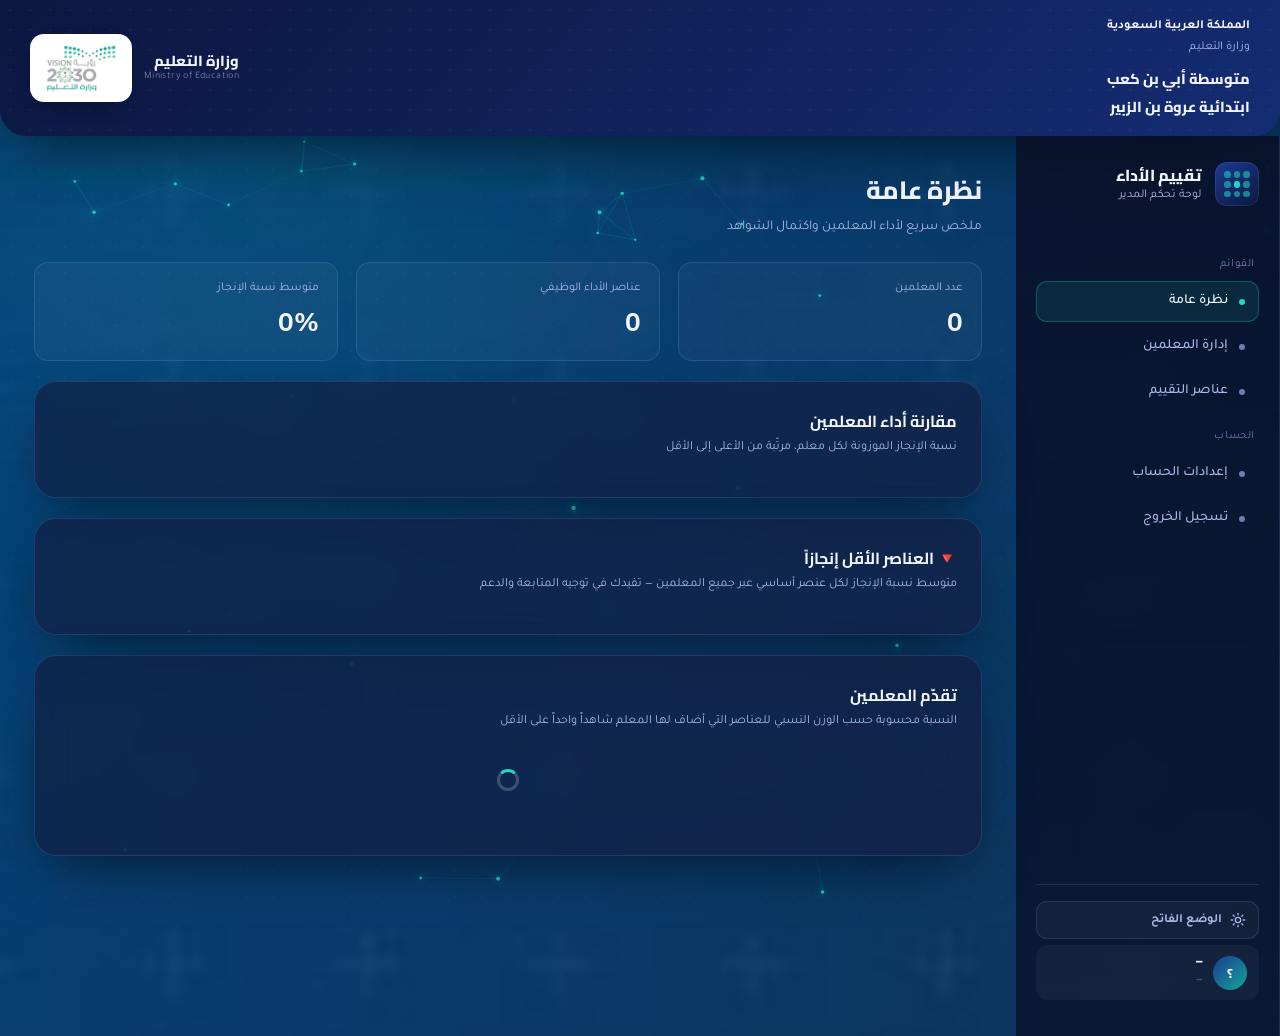
==== commit dff89fc7: "منع بقاء حسابات يتيمة عند فشل التسجيل" ====
--- a/admin.html
+++ b/admin.html
@@ -208,6 +208,7 @@
           <p class="page-sub">إضافة العناصر وتعديل أوزانها وحذفها — تظهر هذه العناصر في صفحة كل معلم</p>
         </div>
         <button class="btn btn-ghost btn-sm" id="seedBtn">استيراد العناصر الرسمية</button>
+        <button class="btn btn-ghost btn-sm" id="updateSubsBtn" style="display:none">تحديث العناصر الفرعية للمعلم</button>
       </div>
 
       <div class="role-tabs">
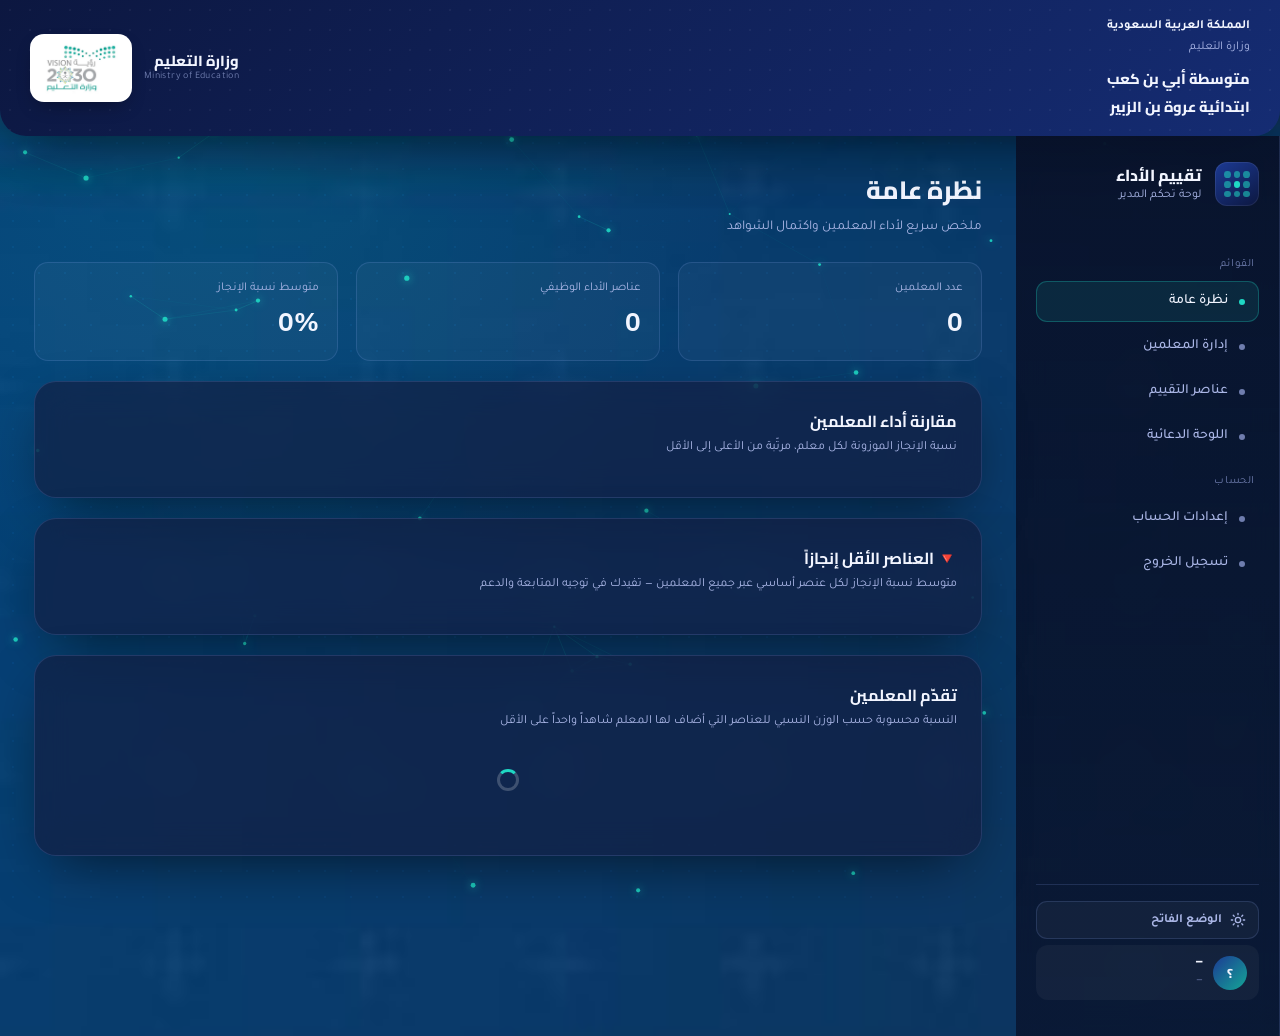
==== commit cbf7bc2b: "منع بقاء حسابات يتيمة عند فشل التسجيل" ====
--- a/admin.html
+++ b/admin.html
@@ -62,6 +62,7 @@
       <button class="nav-link active" data-section="overview"><span class="dot"></span> نظرة عامة</button>
       <button class="nav-link" data-section="teachers"><span class="dot"></span> إدارة المعلمين <span class="nav-badge" id="newEvidenceBadge" style="display:none">0</span></button>
       <button class="nav-link" data-section="elements"><span class="dot"></span> عناصر التقييم</button>
+      <button class="nav-link" data-section="announcement"><span class="dot"></span> اللوحة الدعائية</button>
       <div class="nav-group-label">الحساب</div>
       <button class="nav-link" data-section="account"><span class="dot"></span> إعدادات الحساب</button>
       <button class="nav-link" data-logout><span class="dot"></span> تسجيل الخروج</button>
@@ -256,6 +257,44 @@
         <h2 class="panel-title">العناصر الحالية</h2>
         <p class="panel-sub">مجموع الأوزان الحالي: <span id="weightSum">0</span>% (يفضّل أن يكون المجموع 100%)</p>
         <div id="elementsTableWrap"><div class="loader"></div></div>
+      </div>
+    </section>
+
+    <!-- ============ اللوحة الدعائية ============ -->
+    <section class="section" data-panel="announcement" hidden>
+      <div class="main-header">
+        <div>
+          <h1 class="page-title">اللوحة الدعائية</h1>
+          <p class="page-sub">صورة إعلانية (مناسبة وطنية، موعد اختبارات، إلخ) تظهر تلقائياً لكل معلم عند دخوله على صفحته، ويمكنه إغلاقها بعد قراءتها.</p>
+        </div>
+      </div>
+
+      <div class="panel" style="margin-bottom:20px">
+        <h2 class="panel-title">رفع/تحديث الصورة</h2>
+        <form id="announcementForm">
+          <div class="field">
+            <label for="annImage">اختر صورة الإعلان (يفضّل أن تكون بصيغة JPG أو PNG)</label>
+            <input id="annImage" type="file" accept="image/*" />
+          </div>
+          <div class="field">
+            <label for="annTitle">عنوان مختصر (اختياري، يظهر أعلى الصورة)</label>
+            <input id="annTitle" type="text" placeholder="مثال: مواعيد اختبارات الفصل الدراسي الثاني" />
+          </div>
+          <div class="field">
+            <label style="display:flex; align-items:center; gap:8px; cursor:pointer">
+              <input id="annActive" type="checkbox" style="width:auto" checked />
+              تفعيل عرض اللوحة للمعلمين الآن
+            </label>
+          </div>
+          <button type="submit" class="btn btn-primary">حفظ ونشر</button>
+          <button type="button" class="btn btn-danger btn-sm" id="annDeleteBtn" style="margin-inline-start:8px">إزالة اللوحة الحالية</button>
+        </form>
+        <p id="annMsg" class="form-msg" style="display:none"></p>
+      </div>
+
+      <div class="panel">
+        <h2 class="panel-title">المعاينة الحالية</h2>
+        <div id="annPreviewWrap"><div class="empty-state"><div class="icon">🖼️</div>لا توجد لوحة دعائية مرفوعة حالياً.</div></div>
       </div>
     </section>
 
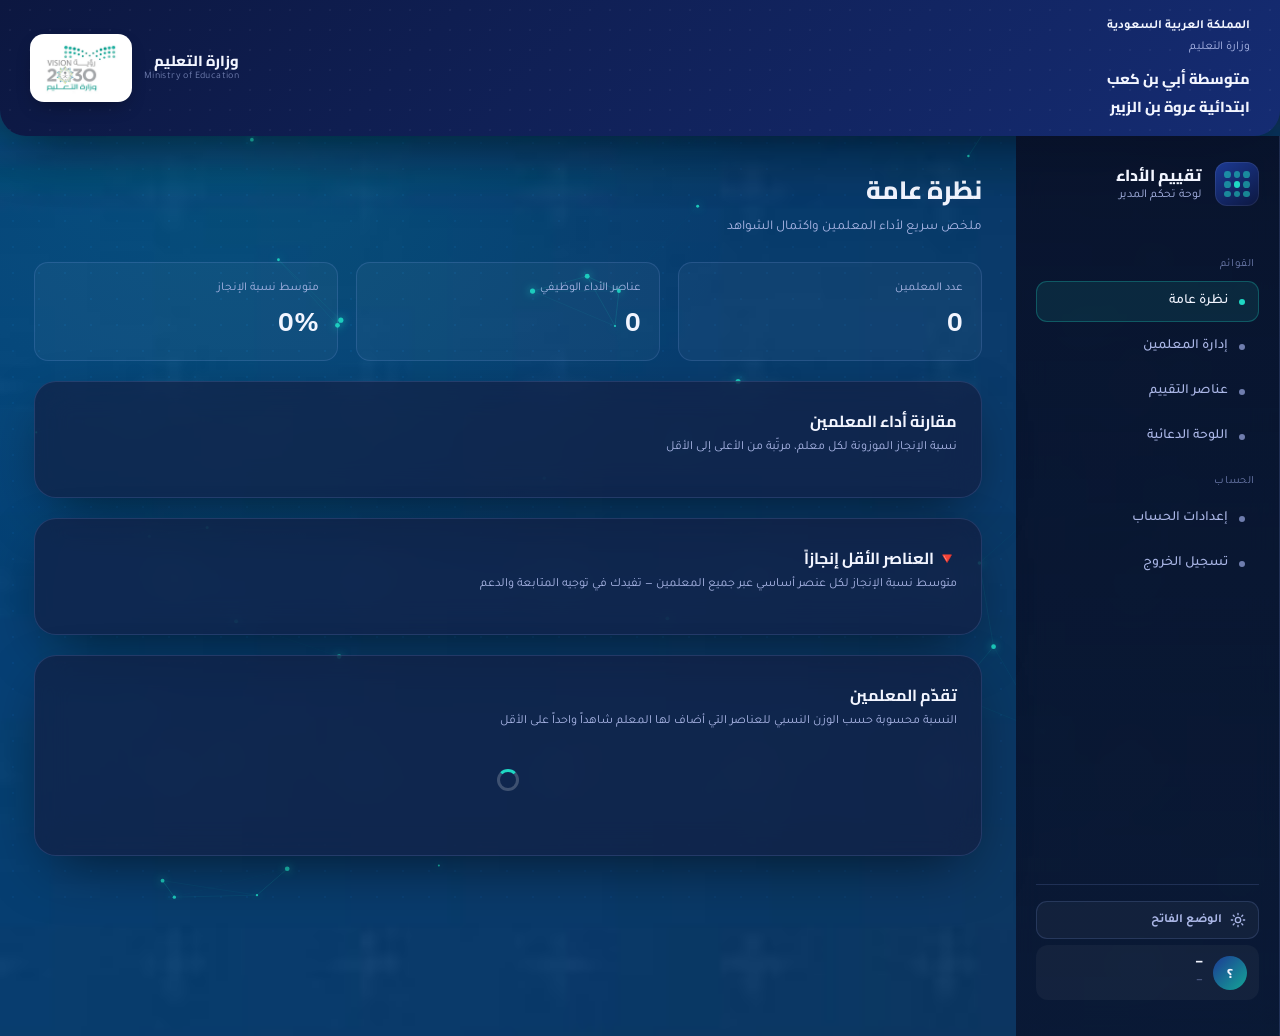
==== commit a8262652: "Add files via upload" ====
--- a/admin.html
+++ b/admin.html
@@ -363,6 +363,10 @@
           <label for="tickerInput">نص العبارة</label>
           <input type="text" id="tickerInput" placeholder="مثال: نتمنى لجميع المعلمين عاماً دراسياً موفقاً" />
         </div>
+        <div class="field">
+          <label for="tickerSpeedInput">سرعة الشريط: <span id="tickerSpeedValue">22</span> ثانية للدورة الواحدة (رقم أصغر = حركة أسرع)</label>
+          <input type="range" id="tickerSpeedInput" min="6" max="45" step="1" value="22" />
+        </div>
         <div style="display:flex; gap:8px">
           <button type="button" id="tickerSaveBtn" class="btn btn-primary btn-sm">حفظ العبارة</button>
           <button type="button" id="tickerResetBtn" class="btn btn-ghost btn-sm">إزالة العبارة</button>
--- a/css/style.css
+++ b/css/style.css
@@ -484,14 +484,34 @@
 }
 .element-card.open .element-body{display:block; padding-top:16px;}
 .element-examples{font-size:12.5px; color:var(--text-2); background:rgba(255,255,255,0.03); border-radius:10px; padding:10px 12px; margin-bottom:16px; line-height:1.9;}
+/* العناصر الفرعية داخل العنصر الأساسي */
+.sub-element{
+  border:1px solid var(--panel-border); border-radius:12px;
+  padding:14px; margin-bottom:12px; background:rgba(255,255,255,0.015);
+}
+.sub-element:last-child{margin-bottom:0;}
+.sub-element-head{display:flex; align-items:center; gap:10px; margin-bottom:12px; flex-wrap:wrap;}
+.sub-element-head strong{font-size:13.5px; color:var(--text-1); font-weight:600;}
+.sub-element-head small{font-size:11.5px; color:var(--text-3);}
+.sub-dot{
+  width:20px; height:20px; border-radius:50%; flex-shrink:0;
+  display:inline-flex; align-items:center; justify-content:center;
+  font-size:11px; font-weight:700; color:#fff;
+  background:rgba(255,255,255,0.10); border:1px solid var(--panel-border);
+}
+.sub-dot.done{background:var(--accent-teal); border-color:transparent;}
 
 .evidence-list{display:flex; flex-direction:column; gap:10px; margin-bottom:16px;}
 .evidence-item{
-  display:flex; align-items:center; gap:12px;
+  display:flex; flex-direction:column; gap:8px;
   padding:10px 12px; border-radius:10px;
   background:rgba(255,255,255,0.035);
   border:1px solid var(--panel-border);
 }
+.evidence-item-top{display:flex; align-items:center; gap:12px;}
+.evidence-actions{display:flex; gap:6px; flex-wrap:wrap;}
+.evidence-move-row{display:flex; gap:6px; align-items:center;}
+.evidence-move-row select{flex:1; min-width:0;}
 .evidence-icon{
   width:32px; height:32px; border-radius:9px; flex-shrink:0;
   display:flex; align-items:center; justify-content:center;
@@ -500,6 +520,13 @@
 .evidence-info{flex:1; min-width:0;}
 .evidence-info a{font-size:13px; font-weight:600; text-decoration:none; display:block; white-space:nowrap; overflow:hidden; text-overflow:ellipsis;}
 .evidence-info span{font-size:11px; color:var(--text-3);}
+.status-pill{
+  display:inline-block; font-size:10.5px; font-weight:700; padding:2px 8px;
+  border-radius:999px; margin-inline-start:6px;
+}
+.status-pill.status-pending{background:rgba(255,255,255,0.08); color:var(--text-2);}
+.status-pill.status-approved{background:rgba(46,196,120,0.18); color:#2ec478;}
+.status-pill.status-needs-review{background:rgba(230,90,90,0.18); color:#e65a5a;}
 .evidence-empty{
   text-align:center; padding:20px 10px; color:var(--text-3); font-size:13px;
   border:1px dashed var(--panel-border); border-radius:10px;
@@ -528,12 +555,76 @@
 tbody tr:last-child td{border-bottom:none;}
 tbody tr:hover{background:rgba(255,255,255,0.02);}
 .row-actions{display:flex; gap:8px; justify-content:flex-end;}
+.pw-cell{display:inline-flex; align-items:center; gap:6px;}
+.pw-cell .pw-value{
+  font-family:ui-monospace, "SFMono-Regular", Menlo, monospace; letter-spacing:1px;
+  background:rgba(255,255,255,0.06); padding:3px 8px; border-radius:6px; font-size:12.5px;
+}
+.pw-cell .btn-eye{
+  background:transparent; border:none; cursor:pointer; font-size:13px; padding:2px 4px;
+  line-height:1; opacity:.85;
+}
+.pw-cell .btn-eye:hover{opacity:1;}
 .pill{
   display:inline-block; font-size:11px; font-weight:600; padding:4px 10px;
   border-radius:20px; background:rgba(255,255,255,0.06); color:var(--text-2);
 }
 .pill.admin{background:rgba(232,185,95,0.14); color:var(--accent-gold);}
 .pill.teacher{background:rgba(31,216,196,0.12); color:var(--accent-teal);}
+.pill.wakil{background:rgba(122,156,255,0.16); color:#8fa8ff;}
+.pill.mowajeh_talabi{background:rgba(232,95,150,0.14); color:#e87fb0;}
+.pill.nashat{background:rgba(232,185,95,0.16); color:#e8b95f;}
+
+/* تبويبات الدور الوظيفي (عناصر التقييم) */
+.role-tabs{display:flex; gap:8px; margin-bottom:18px; flex-wrap:wrap;}
+.role-tab{
+  border:1px solid rgba(255,255,255,0.1); background:rgba(255,255,255,0.04); color:var(--text-2);
+  padding:9px 16px; border-radius:10px; font-size:13.5px; font-weight:600; cursor:pointer;
+  transition:all .15s ease;
+}
+.role-tab:hover{background:rgba(255,255,255,0.08); color:var(--text-1);}
+.role-tab.active{background:var(--accent-teal); color:#04211d; border-color:transparent;}
+
+/* اختيار الدور الوظيفي عند التسجيل */
+.role-choice-group{display:flex; gap:10px; flex-wrap:wrap; margin-bottom:4px;}
+.role-choice{
+  flex:1; min-width:110px; display:flex; flex-direction:column; align-items:center; gap:6px;
+  border:2px solid rgba(255,255,255,0.1); background:rgba(255,255,255,0.04); color:var(--text-2);
+  padding:14px 8px; border-radius:14px; cursor:pointer; font-size:12.5px; font-weight:600;
+  transition:all .15s ease; text-align:center;
+}
+.role-choice .icon{font-size:26px;}
+.role-choice:hover{background:rgba(255,255,255,0.08);}
+.role-choice.selected{border-color:var(--accent-teal); background:rgba(31,216,196,0.1); color:var(--accent-teal);}
+
+/* شارة الدور الوظيفي في صفحة المعلم */
+.job-type-badge{
+  display:inline-flex; align-items:center; gap:5px; font-size:12px; font-weight:600;
+  padding:4px 12px; border-radius:20px; background:rgba(31,216,196,0.12); color:var(--accent-teal);
+  margin-inline-start:8px;
+}
+
+/* اللوحة الدعائية — نافذة منبثقة كبيرة تظهر لمرة واحدة عند دخول المعلم */
+.announcement-overlay{
+  position:fixed; inset:0; z-index:9999;
+  background:rgba(6,10,14,0.78); backdrop-filter:blur(4px);
+  display:flex; align-items:center; justify-content:center;
+  padding:24px;
+}
+.announcement-modal{
+  position:relative; max-width:min(680px, 92vw); max-height:88vh;
+  background:var(--panel-solid); border-radius:18px; padding:18px;
+  box-shadow:0 20px 60px rgba(0,0,0,0.5);
+  display:flex; flex-direction:column; gap:12px; align-items:center;
+}
+.announcement-title{margin:0; font-size:16px; font-weight:700; color:var(--text-1); text-align:center;}
+.announcement-modal img{max-width:100%; max-height:72vh; border-radius:12px; object-fit:contain;}
+.announcement-close{
+  position:absolute; top:-14px; left:-14px; width:34px; height:34px; border-radius:50%;
+  background:var(--accent-teal); color:#04211d; border:none; font-size:16px; font-weight:700; cursor:pointer;
+  display:flex; align-items:center; justify-content:center; box-shadow:0 4px 14px rgba(0,0,0,0.35);
+}
+.announcement-close:hover{filter:brightness(1.08);}
 
 /* modal */
 .modal-overlay{
@@ -740,3 +831,42 @@
   from{transform:translateX(100%);}
   to{transform:translateX(-100%);}
 }
+
+/* رسالة التنبيه العائمة (toast) */
+.app-toast{
+  position:fixed; bottom:24px; left:50%; transform:translateX(-50%) translateY(20px);
+  background:#1c2340; color:#fff; padding:12px 22px; border-radius:12px;
+  font-size:13.5px; font-weight:600; box-shadow:0 8px 24px rgba(0,0,0,0.3);
+  opacity:0; pointer-events:none; transition:opacity .25s, transform .25s;
+  z-index:9999; max-width:90vw; text-align:center;
+}
+.app-toast.show{opacity:1; transform:translateX(-50%) translateY(0);}
+.app-toast.error{background:#7a2323;}
+
+/* جرس الإشعارات (بوابة المعلم) */
+.notif-bell-wrap{position:relative;}
+.notif-bell{position:relative;}
+.notif-badge{
+  position:absolute; top:-4px; left:-6px; background:#e65a5a; color:#fff;
+  font-size:10px; font-weight:800; min-width:16px; height:16px; border-radius:999px;
+  display:flex; align-items:center; justify-content:center; padding:0 4px;
+}
+.notif-dropdown{
+  position:absolute; top:calc(100% + 8px); left:0; z-index:200;
+  width:280px; max-height:320px; overflow-y:auto;
+  background:#1c2340; border:1px solid var(--panel-border); border-radius:12px;
+  box-shadow:0 12px 32px rgba(0,0,0,0.35); padding:8px;
+}
+.notif-item{
+  display:block; width:100%; text-align:right; background:transparent; border:none;
+  color:#fff; padding:10px 12px; border-radius:8px; cursor:pointer; font-size:12.5px;
+}
+.notif-item:hover{background:rgba(255,255,255,0.06);}
+.notif-item strong{display:block; font-size:12.5px; margin-bottom:2px;}
+.notif-item span{color:var(--text-3); font-size:11px;}
+.notif-empty{padding:16px; text-align:center; color:var(--text-3); font-size:12.5px;}
+
+.btn-link-inline{
+  background:none; border:none; color:var(--accent-teal); font-weight:700;
+  font-size:inherit; cursor:pointer; text-decoration:underline; padding:0;
+}
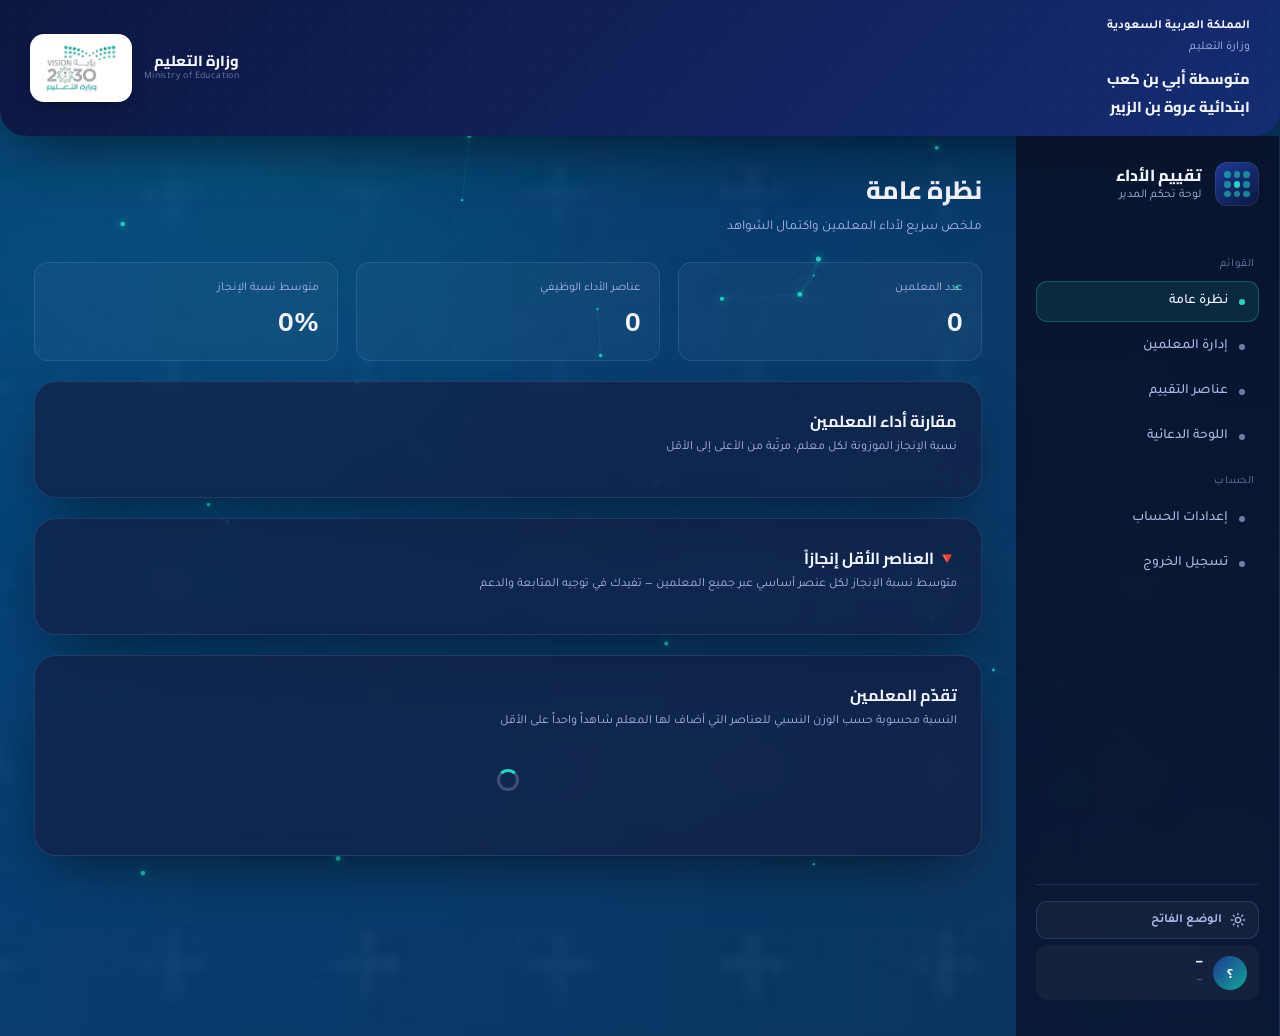
==== commit 0d7615e2: "Add files via upload" ====
--- a/admin.html
+++ b/admin.html
@@ -135,6 +135,7 @@
           <h1 class="page-title">إدارة المعلمين</h1>
           <p class="page-sub">إضافة حسابات المعلمين وحذفها</p>
         </div>
+        <button class="btn btn-ghost btn-sm" id="uploadReportBtn">📊 تقرير الرفع الجماعي (Excel)</button>
       </div>
 
       <div class="panel" style="margin-bottom:20px">
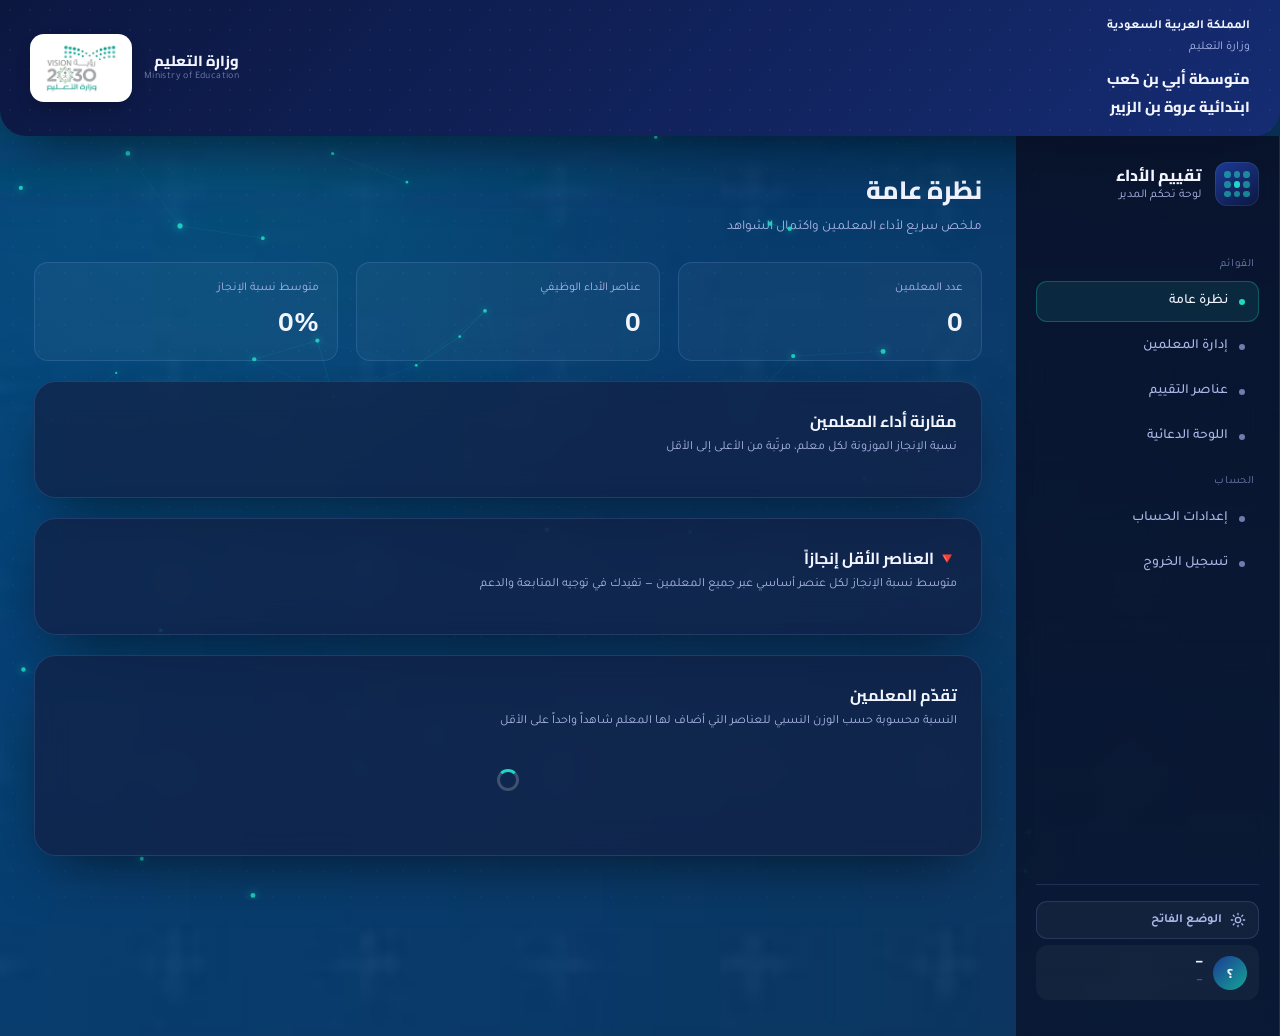
==== commit af7726b7: "Add files via upload" ====
--- a/admin.html
+++ b/admin.html
@@ -60,7 +60,10 @@
     <nav class="sidebar-nav">
       <div class="nav-group-label">القوائم</div>
       <button class="nav-link active" data-section="overview"><span class="dot"></span> نظرة عامة</button>
-      <button class="nav-link" data-section="teachers"><span class="dot"></span> إدارة المعلمين <span class="nav-badge" id="newEvidenceBadge" style="display:none">0</span></button>
+      <div class="nav-link-wrap">
+        <button class="nav-link" data-section="teachers"><span class="dot"></span> إدارة المعلمين <span class="nav-badge" id="newEvidenceBadge" style="display:none">0</span></button>
+        <div class="notif-dropdown" id="evidenceNotifDropdown" style="display:none"></div>
+      </div>
       <button class="nav-link" data-section="elements"><span class="dot"></span> عناصر التقييم</button>
       <button class="nav-link" data-section="announcement"><span class="dot"></span> اللوحة الدعائية</button>
       <div class="nav-group-label">الحساب</div>
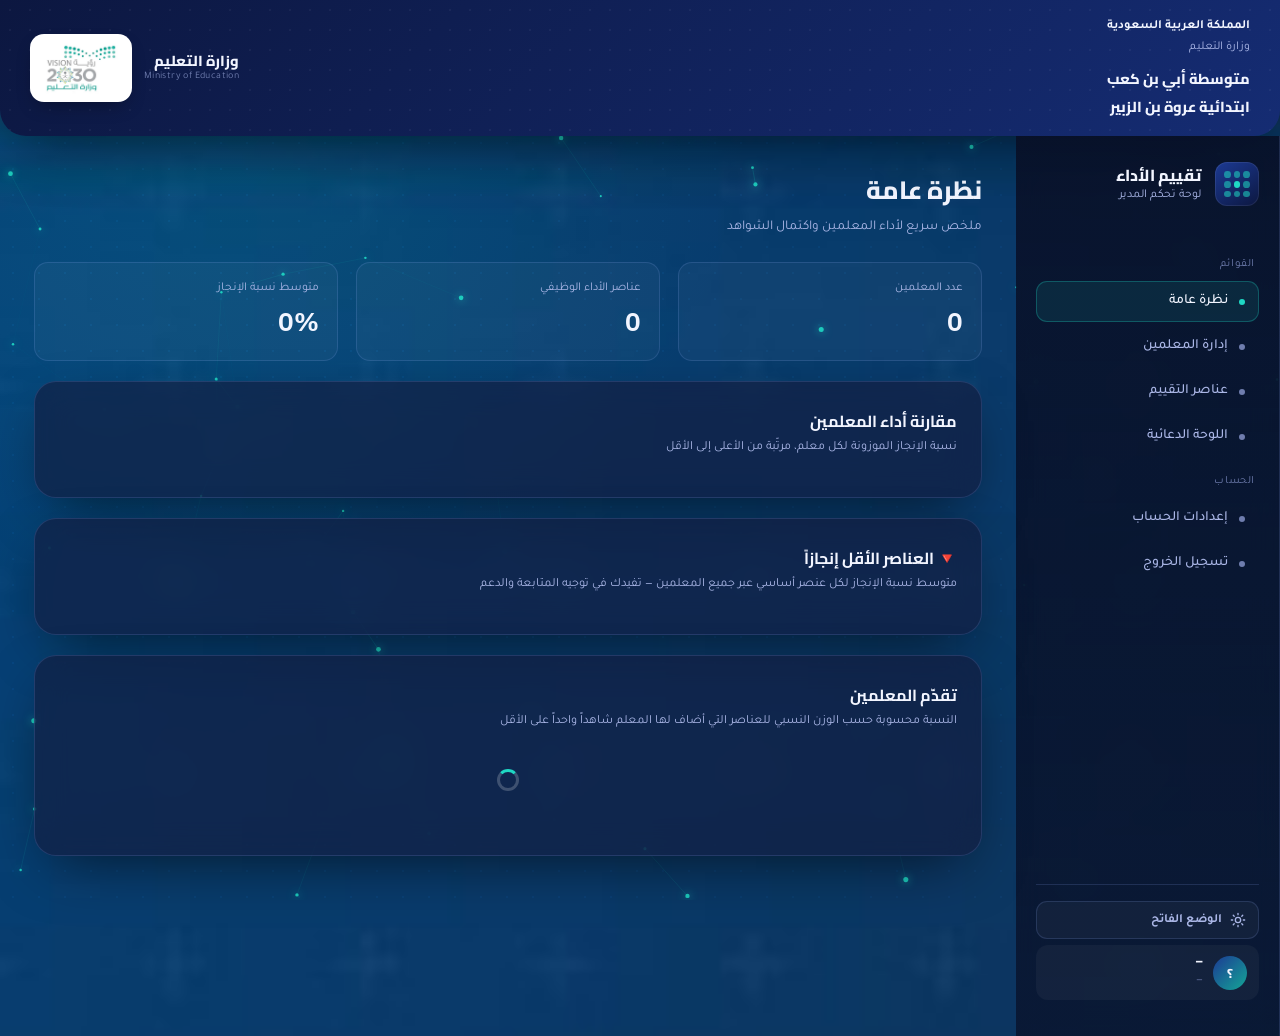
==== commit e741ca7a: "Add files via upload" ====
--- a/admin.html
+++ b/admin.html
@@ -441,5 +441,6 @@
 <script src="js/bg-animation.js"></script>
 <script src="js/common.js"></script>
 <script src="js/admin.js"></script>
+<script src="js/countdown.js"></script>
 </body>
 </html>
--- a/css/style.css
+++ b/css/style.css
@@ -510,8 +510,15 @@
 }
 .evidence-item-top{display:flex; align-items:center; gap:12px;}
 .evidence-actions{display:flex; gap:6px; flex-wrap:wrap;}
-.evidence-move-row{display:flex; gap:6px; align-items:center;}
-.evidence-move-row select{flex:1; min-width:0;}
+.evidence-move-row{
+  display:none; flex-direction:column; gap:8px;
+  background:rgba(31,216,196,0.08); border:1px solid rgba(31,216,196,0.25);
+  border-radius:10px; padding:10px 12px; margin-top:4px;
+}
+.evidence-move-row.show{display:flex;}
+.evidence-move-label{font-size:12.5px; font-weight:600; color:var(--accent-teal);}
+.evidence-move-controls{display:flex; gap:6px; align-items:center; flex-wrap:wrap;}
+.evidence-move-controls select{flex:1; min-width:140px;}
 .evidence-icon{
   width:32px; height:32px; border-radius:9px; flex-shrink:0;
   display:flex; align-items:center; justify-content:center;
@@ -520,6 +527,11 @@
 .evidence-info{flex:1; min-width:0;}
 .evidence-info a{font-size:13px; font-weight:600; text-decoration:none; display:block; white-space:nowrap; overflow:hidden; text-overflow:ellipsis;}
 .evidence-info span{font-size:11px; color:var(--text-3);}
+.admin-comment{
+  margin-top:4px; font-size:12px; color:var(--accent-gold);
+  background:rgba(232,185,95,0.1); border-radius:8px; padding:5px 9px;
+  white-space:normal; line-height:1.5;
+}
 .status-pill{
   display:inline-block; font-size:10.5px; font-weight:700; padding:2px 8px;
   border-radius:999px; margin-inline-start:6px;
@@ -817,7 +829,7 @@
   display:inline-block;
   white-space:nowrap;
   transform:translateX(100%);
-  animation:ticker-scroll 22s linear infinite;
+  animation:ticker-scroll var(--ticker-duration, 22s) linear infinite;
   color:#ffffff;
   font-weight:800;
   font-size:19px;
@@ -843,6 +855,9 @@
 .app-toast.show{opacity:1; transform:translateX(-50%) translateY(0);}
 .app-toast.error{background:#7a2323;}
 
+.nav-link-wrap{position:relative;}
+#evidenceNotifDropdown{width:100%; max-height:280px;}
+
 /* جرس الإشعارات (بوابة المعلم) */
 .notif-bell-wrap{position:relative;}
 .notif-bell{position:relative;}
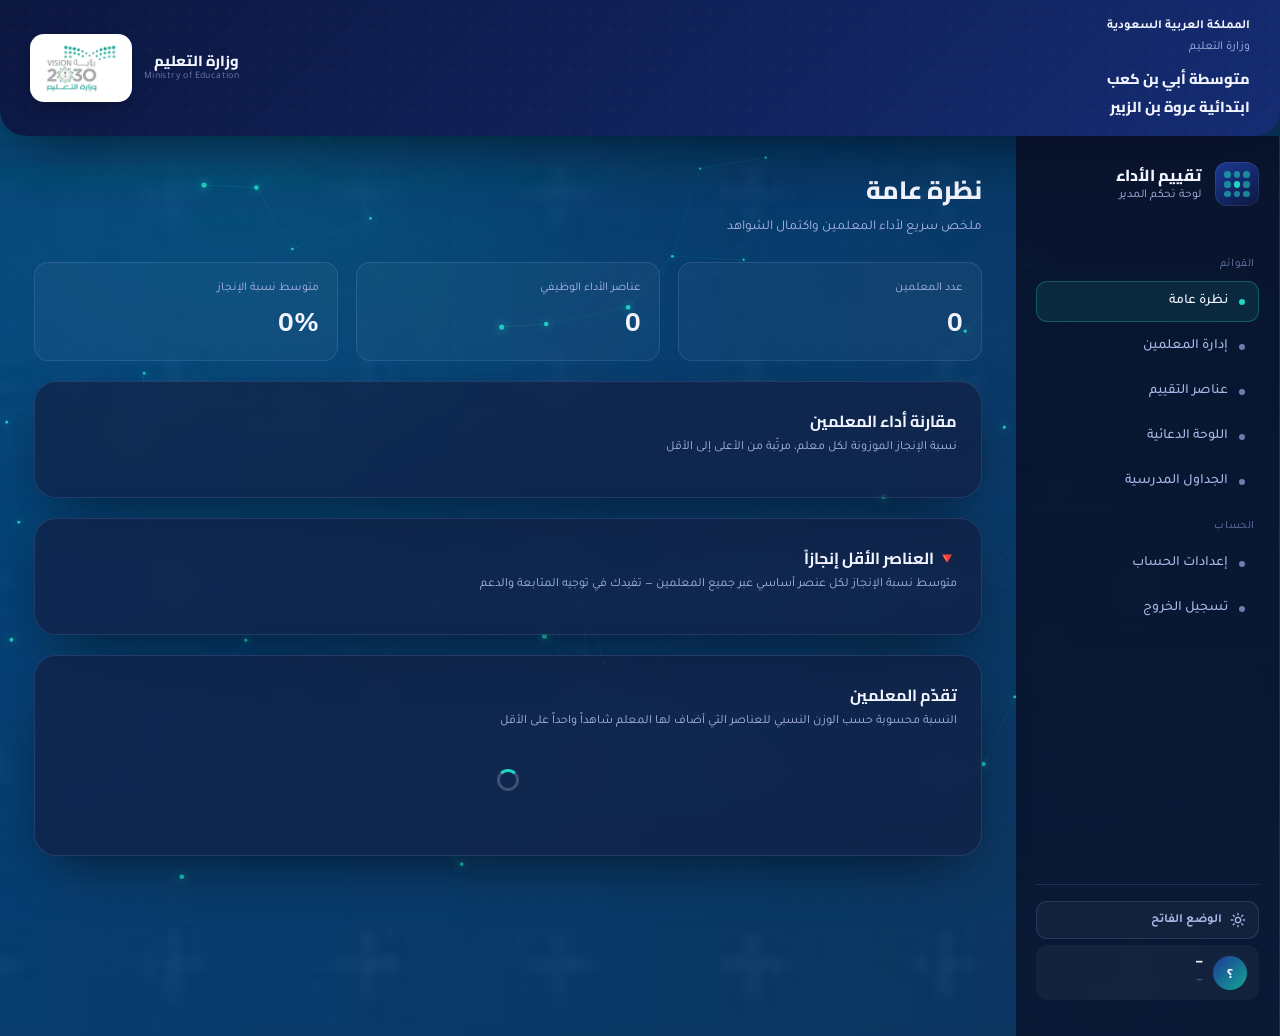
==== commit 20041026: "Add files via upload" ====
--- a/admin.html
+++ b/admin.html
@@ -66,6 +66,7 @@
       </div>
       <button class="nav-link" data-section="elements"><span class="dot"></span> عناصر التقييم</button>
       <button class="nav-link" data-section="announcement"><span class="dot"></span> اللوحة الدعائية</button>
+      <button class="nav-link" data-section="schedules"><span class="dot"></span> الجداول المدرسية</button>
       <div class="nav-group-label">الحساب</div>
       <button class="nav-link" data-section="account"><span class="dot"></span> إعدادات الحساب</button>
       <button class="nav-link" data-logout><span class="dot"></span> تسجيل الخروج</button>
@@ -303,6 +304,19 @@
     </section>
 
     <!-- ============ إعدادات الحساب ============ -->
+    <!-- ============ الجداول المدرسية ============ -->
+    <section class="section" data-panel="schedules" hidden>
+      <div class="main-header">
+        <div>
+          <h1 class="page-title">الجداول المدرسية</h1>
+          <p class="page-sub">ارفع ملف PDF لكل جدول وسيظهر تلقائياً لجميع المعلمين في صفحاتهم. يمكنك أيضاً إضافة أي جدول آخر يخص المدرسة. عند أول رفع سيطلب منك Google الإذن بالوصول إلى Drive.</p>
+        </div>
+      </div>
+      <div class="panel">
+        <div id="schedulesRoot" data-mode="admin"></div>
+      </div>
+    </section>
+
     <section class="section" data-panel="account" hidden>
       <div class="main-header">
         <div>
@@ -437,10 +451,14 @@
 <script src="https://www.gstatic.com/firebasejs/9.23.0/firebase-firestore-compat.js"></script>
 <script src="https://www.gstatic.com/firebasejs/9.23.0/firebase-storage-compat.js"></script>
 <script src="https://cdnjs.cloudflare.com/ajax/libs/xlsx/0.18.5/xlsx.full.min.js"></script>
+<script src="https://accounts.google.com/gsi/client" async defer></script>
 <script src="js/firebase-config.js"></script>
+<script src="js/drive-config.js"></script>
+<script src="js/drive.js"></script>
 <script src="js/bg-animation.js"></script>
 <script src="js/common.js"></script>
 <script src="js/admin.js"></script>
+<script src="js/schedules.js"></script>
 <script src="js/countdown.js"></script>
 </body>
 </html>
